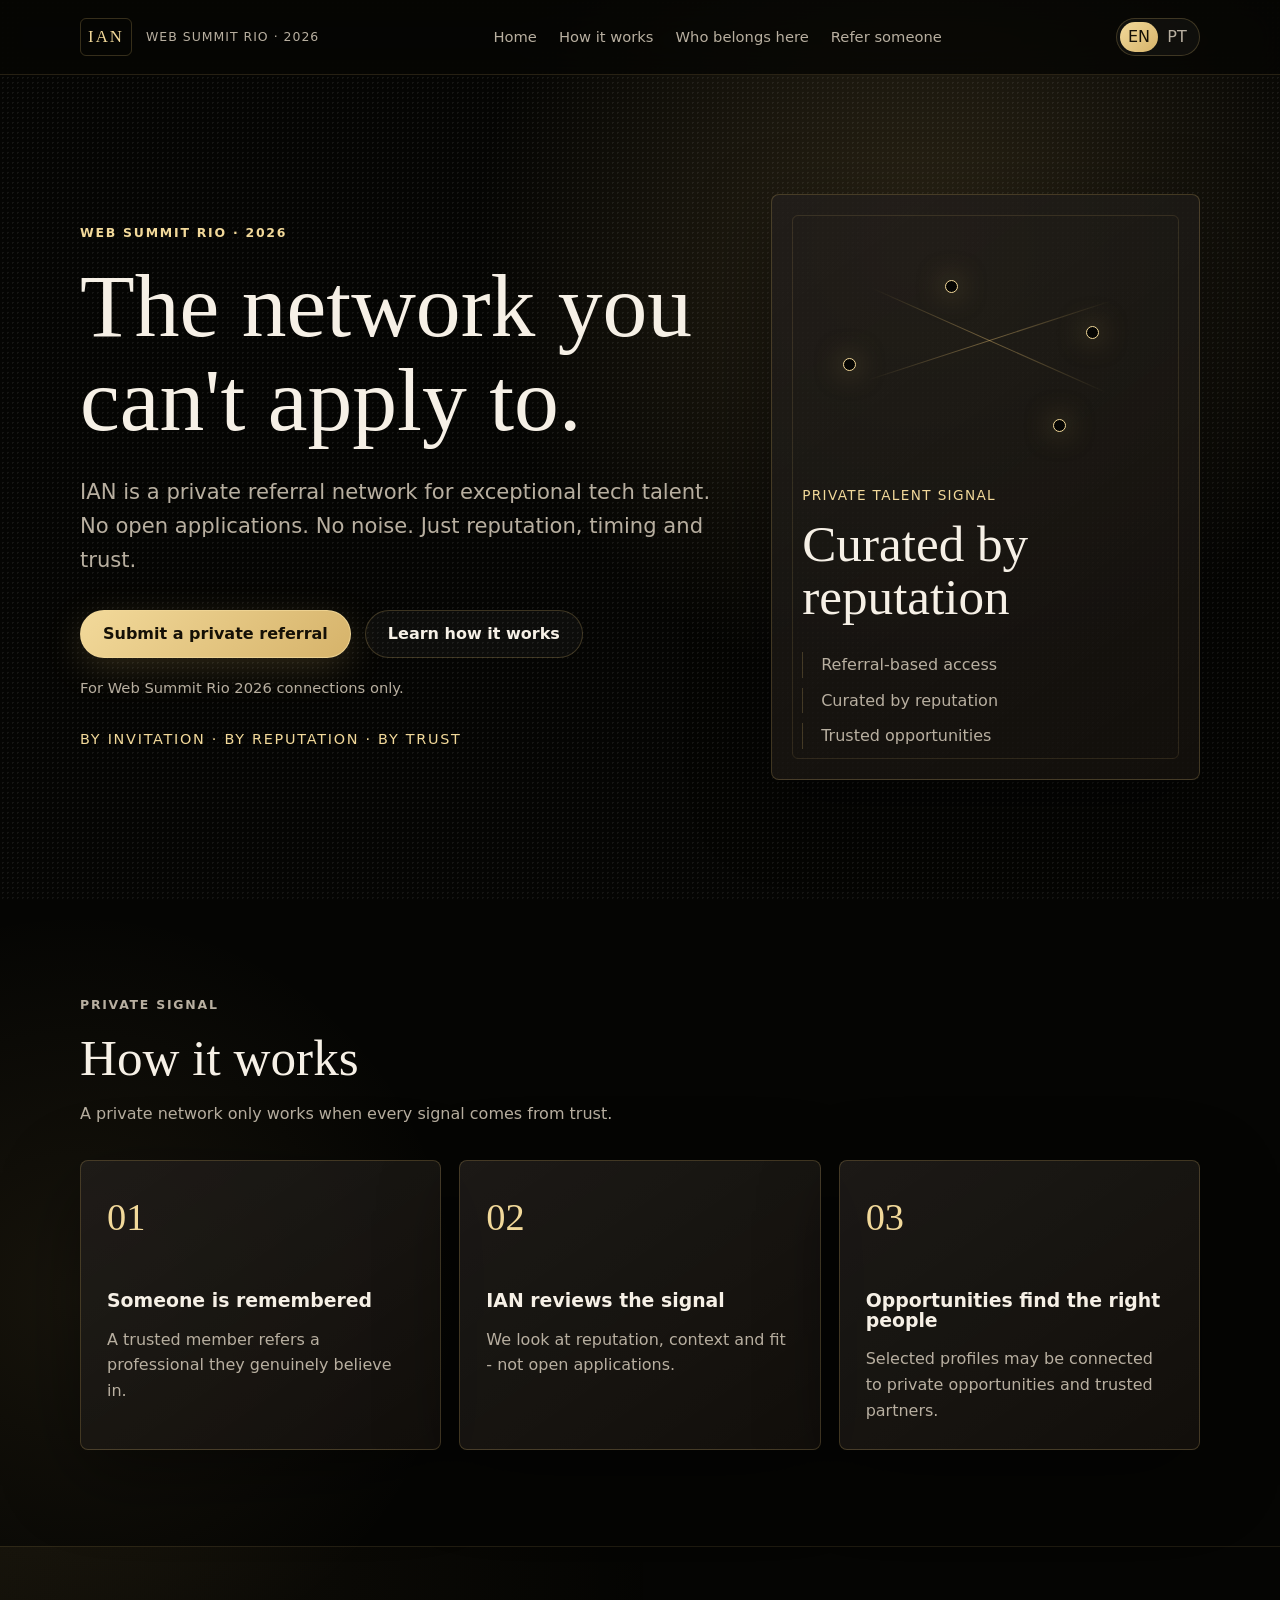
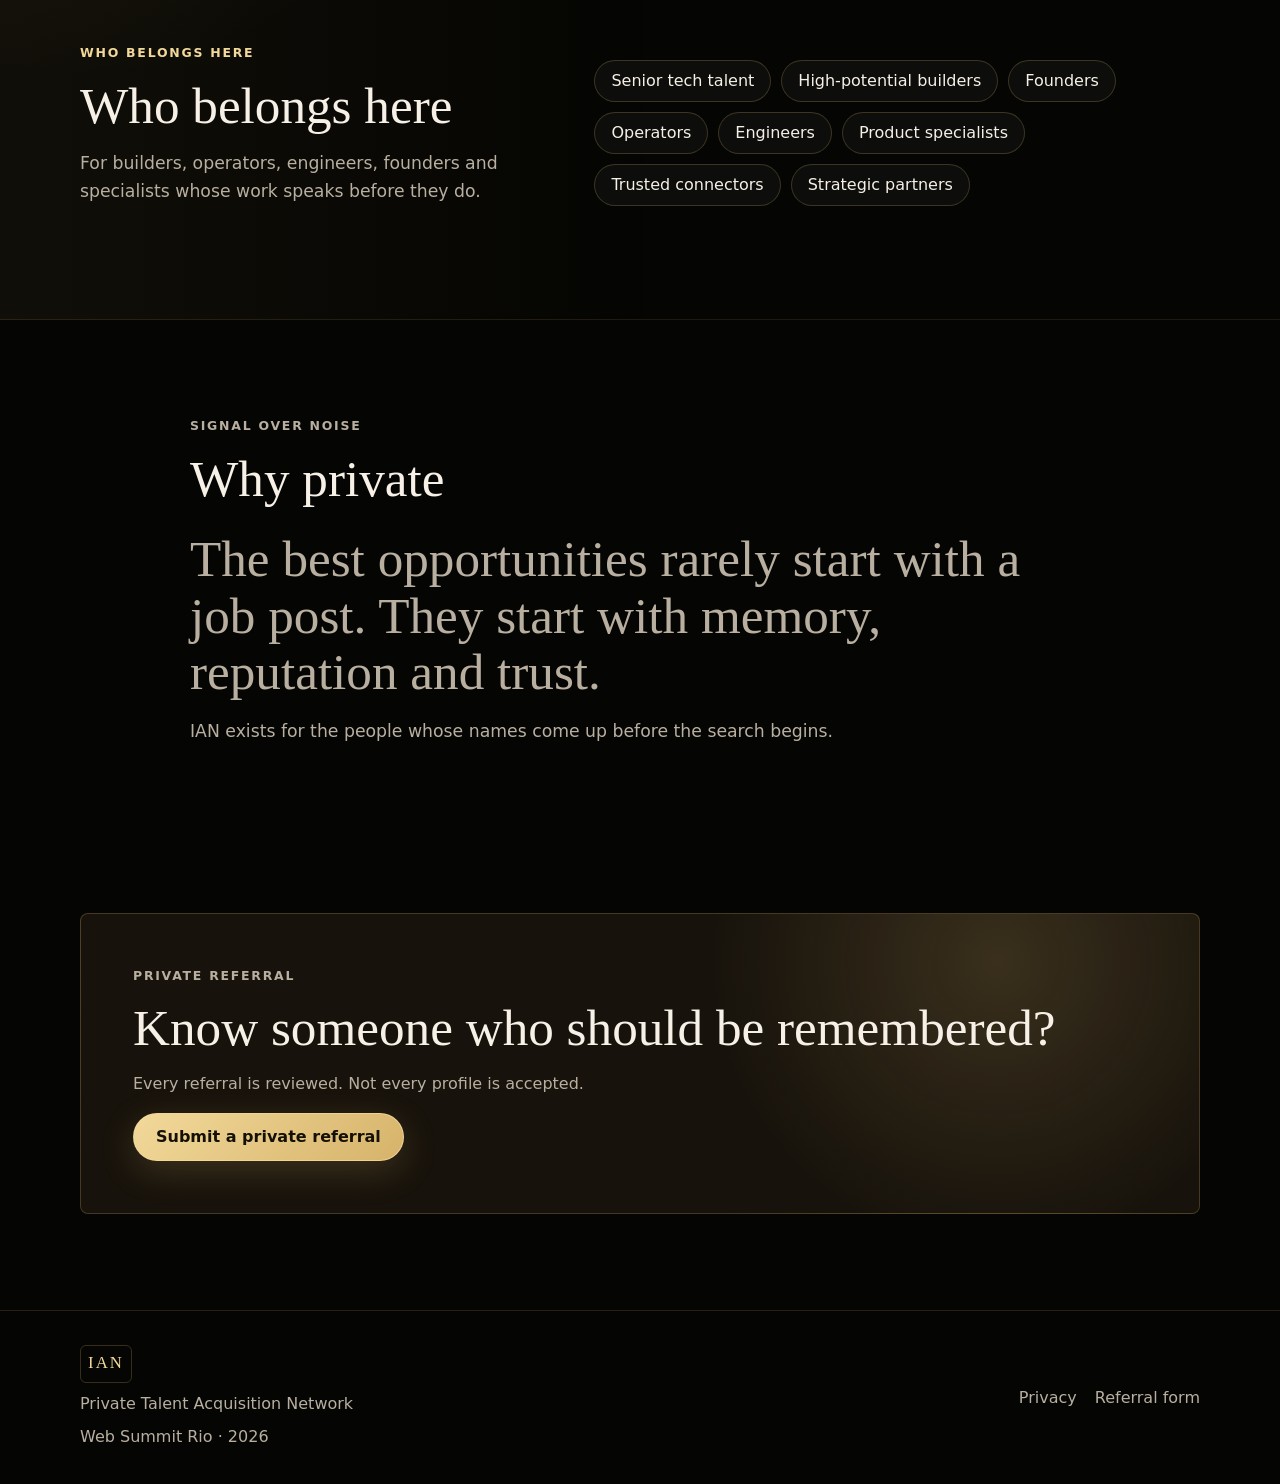
==== index.html @ c7a35a79 "Innit Commit" ====
<!DOCTYPE html>
<html lang="en">
  <head>
    <meta charset="UTF-8" />
    <meta name="viewport" content="width=device-width, initial-scale=1.0" />
    <meta
      name="description"
      content="IAN is a private referral network for exceptional tech talent at Web Summit Rio 2026."
    />
    <title>IAN | Private Talent Network</title>
    <link rel="stylesheet" href="styles.css" />
  </head>
  <body>
    <!-- Update navigation labels, event text and CTA destinations here for future versions. -->
    <header class="site-header">
      <a class="brand" href="index.html" aria-label="IAN home">
        <span class="brand-mark">IAN</span>
        <span class="brand-meta">Web Summit Rio &middot; 2026</span>
      </a>

      <nav class="main-nav" aria-label="Primary navigation">
        <a href="index.html" data-i18n="navHome">Home</a>
        <a href="#how-it-works" data-i18n="navHow">How it works</a>
        <a href="#who-belongs" data-i18n="navWho">Who belongs here</a>
        <a href="join-professional.html" data-i18n="navRefer">Refer someone</a>
      </nav>

      <div class="language-switch" aria-label="Language selector">
        <button class="language-option is-active" type="button" data-language="en">EN</button>
        <button class="language-option" type="button" data-language="pt">PT</button>
      </div>
    </header>

    <main>
      <section class="hero section-band">
        <div class="container hero-grid">
          <div class="hero-copy">
            <p class="eyebrow" data-i18n="heroEyebrow">Web Summit Rio &middot; 2026</p>
            <h1 data-i18n="heroTitle">The network you can't apply to.</h1>
            <p class="hero-subtitle" data-i18n="heroSubtitle">
              IAN is a private referral network for exceptional tech talent. No open
              applications. No noise. Just reputation, timing and trust.
            </p>
            <div class="hero-actions" aria-label="Primary actions">
              <a class="button button-primary" href="join-professional.html" data-i18n="heroPrimary">
                Submit a private referral
              </a>
              <a class="button button-secondary" href="#how-it-works" data-i18n="heroSecondary">
                Learn how it works
              </a>
            </div>
            <p class="microcopy" data-i18n="heroMicrocopy">
              For Web Summit Rio 2026 connections only.
            </p>
            <p class="trust-line" data-i18n="heroTrust">
              By invitation &middot; By reputation &middot; By trust
            </p>
          </div>

          <aside class="signal-panel" aria-label="Private talent signal">
            <div class="signal-map" aria-hidden="true">
              <span class="signal-dot dot-one"></span>
              <span class="signal-dot dot-two"></span>
              <span class="signal-dot dot-three"></span>
              <span class="signal-dot dot-four"></span>
            </div>
            <p class="panel-kicker">Private Talent Signal</p>
            <h2>Curated by reputation</h2>
            <ul class="signal-list">
              <li>Referral-based access</li>
              <li>Curated by reputation</li>
              <li>Trusted opportunities</li>
            </ul>
          </aside>
        </div>
      </section>

      <section class="section-band" id="how-it-works">
        <div class="container">
          <div class="section-heading">
            <p class="eyebrow" data-i18n="howEyebrow">Private signal</p>
            <h2 data-i18n="howTitle">How it works</h2>
            <p data-i18n="howSubtitle">
              A private network only works when every signal comes from trust.
            </p>
          </div>

          <div class="process-grid">
            <article class="process-card">
              <span class="step-number">01</span>
              <h3 data-i18n="stepOneTitle">Someone is remembered</h3>
              <p data-i18n="stepOneText">
                A trusted member refers a professional they genuinely believe in.
              </p>
            </article>

            <article class="process-card">
              <span class="step-number">02</span>
              <h3 data-i18n="stepTwoTitle">IAN reviews the signal</h3>
              <p data-i18n="stepTwoText">
                We look at reputation, context and fit - not open applications.
              </p>
            </article>

            <article class="process-card">
              <span class="step-number">03</span>
              <h3 data-i18n="stepThreeTitle">Opportunities find the right people</h3>
              <p data-i18n="stepThreeText">
                Selected profiles may be connected to private opportunities and trusted partners.
              </p>
            </article>
          </div>
        </div>
      </section>

      <section class="section-band section-split" id="who-belongs">
        <div class="container split-grid">
          <div>
            <p class="eyebrow" data-i18n="whoEyebrow">Who belongs here</p>
            <h2 data-i18n="whoTitle">Who belongs here</h2>
            <p class="section-copy" data-i18n="whoText">
              For builders, operators, engineers, founders and specialists whose work speaks
              before they do.
            </p>
          </div>

          <div class="tag-cloud" aria-label="Profile categories">
            <span>Senior tech talent</span>
            <span>High-potential builders</span>
            <span>Founders</span>
            <span>Operators</span>
            <span>Engineers</span>
            <span>Product specialists</span>
            <span>Trusted connectors</span>
            <span>Strategic partners</span>
          </div>
        </div>
      </section>

      <section class="section-band">
        <div class="container why-private">
          <p class="eyebrow" data-i18n="whyEyebrow">Signal over noise</p>
          <h2 data-i18n="whyTitle">Why private</h2>
          <p class="large-statement" data-i18n="whyMain">
            The best opportunities rarely start with a job post. They start with memory,
            reputation and trust.
          </p>
          <p class="section-copy" data-i18n="whySupport">
            IAN exists for the people whose names come up before the search begins.
          </p>
        </div>
      </section>

      <section class="section-band final-cta">
        <div class="container final-cta-inner">
          <p class="eyebrow" data-i18n="ctaEyebrow">Private referral</p>
          <h2 data-i18n="ctaTitle">Know someone who should be remembered?</h2>
          <p data-i18n="ctaText">Every referral is reviewed. Not every profile is accepted.</p>
          <a class="button button-primary" href="join-professional.html" data-i18n="ctaButton">
            Submit a private referral
          </a>
        </div>
      </section>
    </main>

    <footer class="site-footer">
      <div class="container footer-grid">
        <div>
          <span class="footer-brand">IAN</span>
          <p>Private Talent Acquisition Network</p>
          <p>Web Summit Rio &middot; 2026</p>
        </div>
        <nav aria-label="Footer navigation">
          <a href="privacy.html">Privacy</a>
          <a href="join-professional.html">Referral form</a>
        </nav>
      </div>
    </footer>

    <script src="script.js"></script>
  </body>
</html>
---- styles.css ----
/* Edit brand colors and spacing in :root to adjust the whole demo quickly. */
:root {
  --color-bg: #050503;
  --color-bg-soft: #0d0b08;
  --color-panel: rgba(17, 14, 9, 0.78);
  --color-panel-strong: rgba(25, 20, 12, 0.92);
  --color-gold: #d6b36a;
  --color-gold-soft: #f2d99a;
  --color-gold-muted: rgba(214, 179, 106, 0.2);
  --color-text: #f6f0e6;
  --color-muted: #b8afa0;
  --color-line: rgba(214, 179, 106, 0.24);
  --color-error: #ffcfb8;
  --font-sans: Inter, ui-sans-serif, system-ui, -apple-system, BlinkMacSystemFont, "Segoe UI", sans-serif;
  --font-display: Georgia, "Times New Roman", serif;
  --container: 1120px;
  --radius: 8px;
  --shadow: 0 24px 80px rgba(0, 0, 0, 0.42);
}

* {
  box-sizing: border-box;
}

html {
  scroll-behavior: smooth;
}

body {
  min-height: 100vh;
  margin: 0;
  color: var(--color-text);
  background:
    radial-gradient(circle at 72% 8%, rgba(214, 179, 106, 0.18), transparent 28rem),
    radial-gradient(circle at 6% 42%, rgba(214, 179, 106, 0.09), transparent 24rem),
    var(--color-bg);
  font-family: var(--font-sans);
  line-height: 1.6;
}

body::before {
  position: fixed;
  inset: 0;
  z-index: -1;
  pointer-events: none;
  content: "";
  opacity: 0.24;
  background-image:
    linear-gradient(rgba(255, 255, 255, 0.025) 1px, transparent 1px),
    linear-gradient(90deg, rgba(255, 255, 255, 0.018) 1px, transparent 1px);
  background-size: 38px 38px;
  mask-image: radial-gradient(circle at center, #000 0%, transparent 78%);
}

body::after {
  position: fixed;
  inset: 0;
  z-index: -1;
  pointer-events: none;
  content: "";
  opacity: 0.16;
  background-image:
    radial-gradient(circle, rgba(255, 255, 255, 0.42) 0 1px, transparent 1px);
  background-size: 5px 5px;
}

a {
  color: inherit;
  text-decoration: none;
}

button,
input,
textarea {
  font: inherit;
}

:focus-visible {
  outline: 2px solid var(--color-gold-soft);
  outline-offset: 4px;
}

.container {
  width: min(100% - 32px, var(--container));
  margin: 0 auto;
}

.narrow-container {
  max-width: 820px;
}

.site-header {
  position: sticky;
  top: 0;
  z-index: 20;
  display: flex;
  align-items: center;
  justify-content: space-between;
  gap: 24px;
  padding: 18px max(20px, calc((100vw - var(--container)) / 2));
  border-bottom: 1px solid rgba(214, 179, 106, 0.16);
  background: rgba(5, 5, 3, 0.8);
  backdrop-filter: blur(18px);
}

.simple-header {
  position: relative;
}

.brand {
  display: inline-flex;
  align-items: center;
  gap: 14px;
  min-width: max-content;
}

.brand-mark,
.footer-brand {
  display: inline-grid;
  min-width: 52px;
  min-height: 38px;
  place-items: center;
  border: 1px solid var(--color-line);
  border-radius: 6px;
  color: var(--color-gold-soft);
  font-family: var(--font-display);
  font-size: 1.05rem;
  letter-spacing: 0.12em;
}

.brand-meta {
  color: var(--color-muted);
  font-size: 0.78rem;
  letter-spacing: 0.08em;
  text-transform: uppercase;
}

.main-nav {
  display: flex;
  flex-wrap: wrap;
  align-items: center;
  justify-content: center;
  gap: 8px 22px;
  color: var(--color-muted);
  font-size: 0.92rem;
}

.main-nav a,
.text-link,
.site-footer a {
  transition: color 180ms ease, opacity 180ms ease;
}

.main-nav a:hover,
.text-link:hover,
.site-footer a:hover {
  color: var(--color-gold-soft);
}

.language-switch {
  display: inline-flex;
  padding: 3px;
  border: 1px solid var(--color-line);
  border-radius: 999px;
  background: rgba(255, 255, 255, 0.04);
}

.language-option {
  min-width: 38px;
  min-height: 30px;
  border: 0;
  border-radius: 999px;
  color: var(--color-muted);
  background: transparent;
  cursor: pointer;
}

.language-option.is-active {
  color: #151006;
  background: linear-gradient(135deg, var(--color-gold-soft), var(--color-gold));
}

.section-band {
  padding: 96px 0;
}

.hero {
  min-height: calc(100vh - 76px);
  display: grid;
  align-items: center;
}

.hero-grid {
  display: grid;
  grid-template-columns: minmax(0, 1.08fr) minmax(320px, 0.72fr);
  gap: 48px;
  align-items: center;
}

.eyebrow {
  margin: 0 0 16px;
  color: var(--color-gold-soft);
  font-size: 0.78rem;
  font-weight: 700;
  letter-spacing: 0.14em;
  text-transform: uppercase;
}

h1,
h2,
h3,
p {
  overflow-wrap: anywhere;
}

h1,
h2,
h3 {
  margin: 0;
  color: var(--color-text);
  line-height: 1.05;
}

h1,
h2 {
  font-family: var(--font-display);
  font-weight: 500;
}

h1 {
  max-width: 760px;
  font-size: clamp(3.15rem, 7vw, 6.7rem);
}

h2 {
  font-size: clamp(2rem, 4vw, 3.8rem);
}

h3 {
  font-size: 1.18rem;
}

.hero-subtitle {
  max-width: 680px;
  margin: 28px 0 0;
  color: var(--color-muted);
  font-size: clamp(1.05rem, 2vw, 1.32rem);
}

.hero-actions {
  display: flex;
  flex-wrap: wrap;
  gap: 14px;
  margin-top: 34px;
}

.button {
  display: inline-flex;
  min-height: 48px;
  align-items: center;
  justify-content: center;
  padding: 0 22px;
  border: 1px solid var(--color-line);
  border-radius: 999px;
  font-weight: 700;
  line-height: 1;
  cursor: pointer;
  transition: transform 180ms ease, border-color 180ms ease, background 180ms ease, color 180ms ease;
}

.button:hover {
  transform: translateY(-2px);
}

.button-primary {
  border-color: rgba(242, 217, 154, 0.78);
  color: #151006;
  background: linear-gradient(135deg, var(--color-gold-soft), var(--color-gold));
  box-shadow: 0 10px 36px rgba(214, 179, 106, 0.2);
}

.button-secondary {
  color: var(--color-text);
  background: rgba(255, 255, 255, 0.035);
}

.button-secondary:hover {
  border-color: rgba(242, 217, 154, 0.54);
  background: rgba(214, 179, 106, 0.08);
}

.microcopy {
  margin: 18px 0 0;
  color: var(--color-muted);
  font-size: 0.92rem;
}

.trust-line {
  margin: 28px 0 0;
  color: var(--color-gold-soft);
  font-size: 0.9rem;
  letter-spacing: 0.12em;
  text-transform: uppercase;
}

.signal-panel,
.process-card,
.confirmation-panel,
.referral-form {
  border: 1px solid var(--color-line);
  border-radius: var(--radius);
  background:
    linear-gradient(145deg, rgba(255, 255, 255, 0.06), rgba(255, 255, 255, 0.015)),
    var(--color-panel);
  box-shadow: var(--shadow);
}

.signal-panel {
  position: relative;
  min-height: 460px;
  padding: 30px;
  overflow: hidden;
}

.signal-panel::before {
  position: absolute;
  inset: 20px;
  border: 1px solid rgba(214, 179, 106, 0.14);
  border-radius: 6px;
  content: "";
}

.signal-map {
  position: relative;
  height: 230px;
  margin-bottom: 30px;
}

.signal-map::before,
.signal-map::after {
  position: absolute;
  left: 16%;
  right: 14%;
  top: 50%;
  height: 1px;
  content: "";
  background: linear-gradient(90deg, transparent, rgba(214, 179, 106, 0.46), transparent);
  transform: rotate(-18deg);
}

.signal-map::after {
  transform: rotate(24deg);
}

.signal-dot {
  position: absolute;
  width: 13px;
  height: 13px;
  border: 1px solid var(--color-gold-soft);
  border-radius: 50%;
  background: var(--color-bg);
  box-shadow: 0 0 28px rgba(214, 179, 106, 0.5);
}

.dot-one {
  left: 11%;
  top: 58%;
}

.dot-two {
  left: 39%;
  top: 24%;
}

.dot-three {
  right: 19%;
  top: 44%;
}

.dot-four {
  right: 28%;
  bottom: 10%;
}

.panel-kicker {
  position: relative;
  margin: 0 0 10px;
  color: var(--color-gold-soft);
  font-size: 0.85rem;
  letter-spacing: 0.1em;
  text-transform: uppercase;
}

.signal-panel h2 {
  position: relative;
  max-width: 320px;
  font-size: clamp(2rem, 4vw, 3.2rem);
}

.signal-list {
  position: relative;
  display: grid;
  gap: 10px;
  margin: 28px 0 0;
  padding: 0;
  color: var(--color-muted);
  list-style: none;
}

.signal-list li {
  padding-left: 18px;
  border-left: 1px solid var(--color-line);
}

.section-heading {
  max-width: 680px;
  margin-bottom: 34px;
}

.section-heading p,
.section-copy,
.why-private p,
.final-cta p,
.privacy-content p,
.confirmation-panel p {
  color: var(--color-muted);
}

.process-grid {
  display: grid;
  grid-template-columns: repeat(3, minmax(0, 1fr));
  gap: 18px;
}

.process-card {
  padding: 26px;
}

.step-number {
  display: block;
  margin-bottom: 42px;
  color: var(--color-gold-soft);
  font-family: var(--font-display);
  font-size: 2.4rem;
}

.process-card p {
  margin-bottom: 0;
  color: var(--color-muted);
}

.section-split {
  border-block: 1px solid rgba(214, 179, 106, 0.12);
  background: linear-gradient(90deg, rgba(214, 179, 106, 0.06), transparent 52%);
}

.split-grid {
  display: grid;
  grid-template-columns: minmax(0, 0.78fr) minmax(0, 1fr);
  gap: 42px;
  align-items: center;
}

.section-copy {
  max-width: 660px;
  font-size: 1.08rem;
}

.tag-cloud {
  display: flex;
  flex-wrap: wrap;
  gap: 10px;
}

.tag-cloud span {
  display: inline-flex;
  min-height: 42px;
  align-items: center;
  padding: 0 16px;
  border: 1px solid var(--color-line);
  border-radius: 999px;
  color: var(--color-text);
  background: rgba(255, 255, 255, 0.035);
}

.why-private {
  max-width: 900px;
}

.large-statement {
  margin: 26px 0 12px;
  color: var(--color-text);
  font-family: var(--font-display);
  font-size: clamp(1.8rem, 4vw, 4rem);
  line-height: 1.1;
}

.final-cta {
  padding-top: 54px;
}

.final-cta-inner {
  padding: 52px;
  border: 1px solid var(--color-line);
  border-radius: var(--radius);
  background:
    radial-gradient(circle at 82% 16%, rgba(214, 179, 106, 0.18), transparent 18rem),
    var(--color-panel-strong);
}

.site-footer {
  padding: 34px 0;
  border-top: 1px solid rgba(214, 179, 106, 0.16);
  color: var(--color-muted);
}

.footer-grid {
  display: flex;
  align-items: center;
  justify-content: space-between;
  gap: 24px;
}

.footer-grid p {
  margin: 8px 0 0;
}

.site-footer nav {
  display: flex;
  gap: 18px;
}

.form-page .section-band,
.confirmation-page .section-band {
  padding-top: 72px;
}

.referral-form {
  display: grid;
  gap: 28px;
  margin-top: 36px;
  padding: 28px;
}

fieldset {
  margin: 0;
  padding: 0;
  border: 0;
}

legend {
  margin-bottom: 18px;
  color: var(--color-gold-soft);
  font-family: var(--font-display);
  font-size: 1.45rem;
}

.form-grid {
  display: grid;
  grid-template-columns: repeat(2, minmax(0, 1fr));
  gap: 18px;
}

.form-field {
  display: grid;
  gap: 8px;
}

.full-span {
  grid-column: 1 / -1;
}

label {
  color: var(--color-text);
  font-size: 0.95rem;
}

input,
textarea {
  width: 100%;
  border: 1px solid rgba(214, 179, 106, 0.22);
  border-radius: 6px;
  color: var(--color-text);
  background: rgba(0, 0, 0, 0.24);
  transition: border-color 180ms ease, box-shadow 180ms ease, background 180ms ease;
}

input {
  min-height: 48px;
  padding: 0 14px;
}

textarea {
  min-height: 150px;
  padding: 12px 14px;
  resize: vertical;
}

input:focus,
textarea:focus {
  border-color: rgba(242, 217, 154, 0.72);
  background: rgba(0, 0, 0, 0.32);
  box-shadow: 0 0 0 4px rgba(214, 179, 106, 0.1);
  outline: 0;
}

.field-error {
  border-color: var(--color-error);
}

.checkbox-field {
  display: grid;
  grid-template-columns: auto 1fr;
  gap: 12px;
  align-items: start;
  color: var(--color-muted);
}

.checkbox-field input {
  width: 18px;
  min-height: 18px;
  margin-top: 4px;
  accent-color: var(--color-gold);
}

.form-status {
  display: none;
  padding: 14px 16px;
  border: 1px solid var(--color-line);
  border-radius: 6px;
  color: var(--color-text);
  background: rgba(214, 179, 106, 0.08);
}

.form-status.is-visible {
  display: block;
}

.form-status.is-error {
  border-color: rgba(255, 207, 184, 0.5);
  color: var(--color-error);
  background: rgba(255, 207, 184, 0.08);
}

.confirmation-panel {
  padding: 42px;
}

.referral-summary {
  margin-top: 30px;
  padding-top: 24px;
  border-top: 1px solid var(--color-line);
}

.referral-summary h2 {
  font-size: 1.75rem;
}

.referral-summary dl {
  display: grid;
  gap: 12px;
  margin: 20px 0 0;
}

.referral-summary div {
  display: grid;
  grid-template-columns: 120px 1fr;
  gap: 14px;
}

.referral-summary dt {
  color: var(--color-gold-soft);
  font-weight: 700;
}

.referral-summary dd {
  margin: 0;
  color: var(--color-muted);
}

.privacy-content article {
  margin-top: 32px;
  padding-top: 26px;
  border-top: 1px solid rgba(214, 179, 106, 0.16);
}

.privacy-content h2 {
  font-size: 1.65rem;
}

/* Update these breakpoints if the content or navigation grows in future versions. */
@media (max-width: 900px) {
  .site-header {
    position: relative;
    align-items: flex-start;
    flex-direction: column;
  }

  .main-nav {
    justify-content: flex-start;
  }

  .hero {
    min-height: auto;
  }

  .hero-grid,
  .split-grid,
  .process-grid {
    grid-template-columns: 1fr;
  }

  .signal-panel {
    min-height: 390px;
  }

  .section-band {
    padding: 72px 0;
  }
}

@media (max-width: 640px) {
  .container {
    width: min(100% - 24px, var(--container));
  }

  .site-header {
    padding: 16px 12px;
  }

  .brand {
    align-items: flex-start;
    flex-direction: column;
    gap: 8px;
  }

  h1 {
    font-size: 3rem;
  }

  .hero-actions,
  .button {
    width: 100%;
  }

  .button {
    padding-inline: 16px;
  }

  .signal-panel,
  .final-cta-inner,
  .confirmation-panel,
  .referral-form {
    padding: 22px;
  }

  .form-grid,
  .referral-summary div {
    grid-template-columns: 1fr;
  }

  .referral-summary div {
    gap: 2px;
  }
}
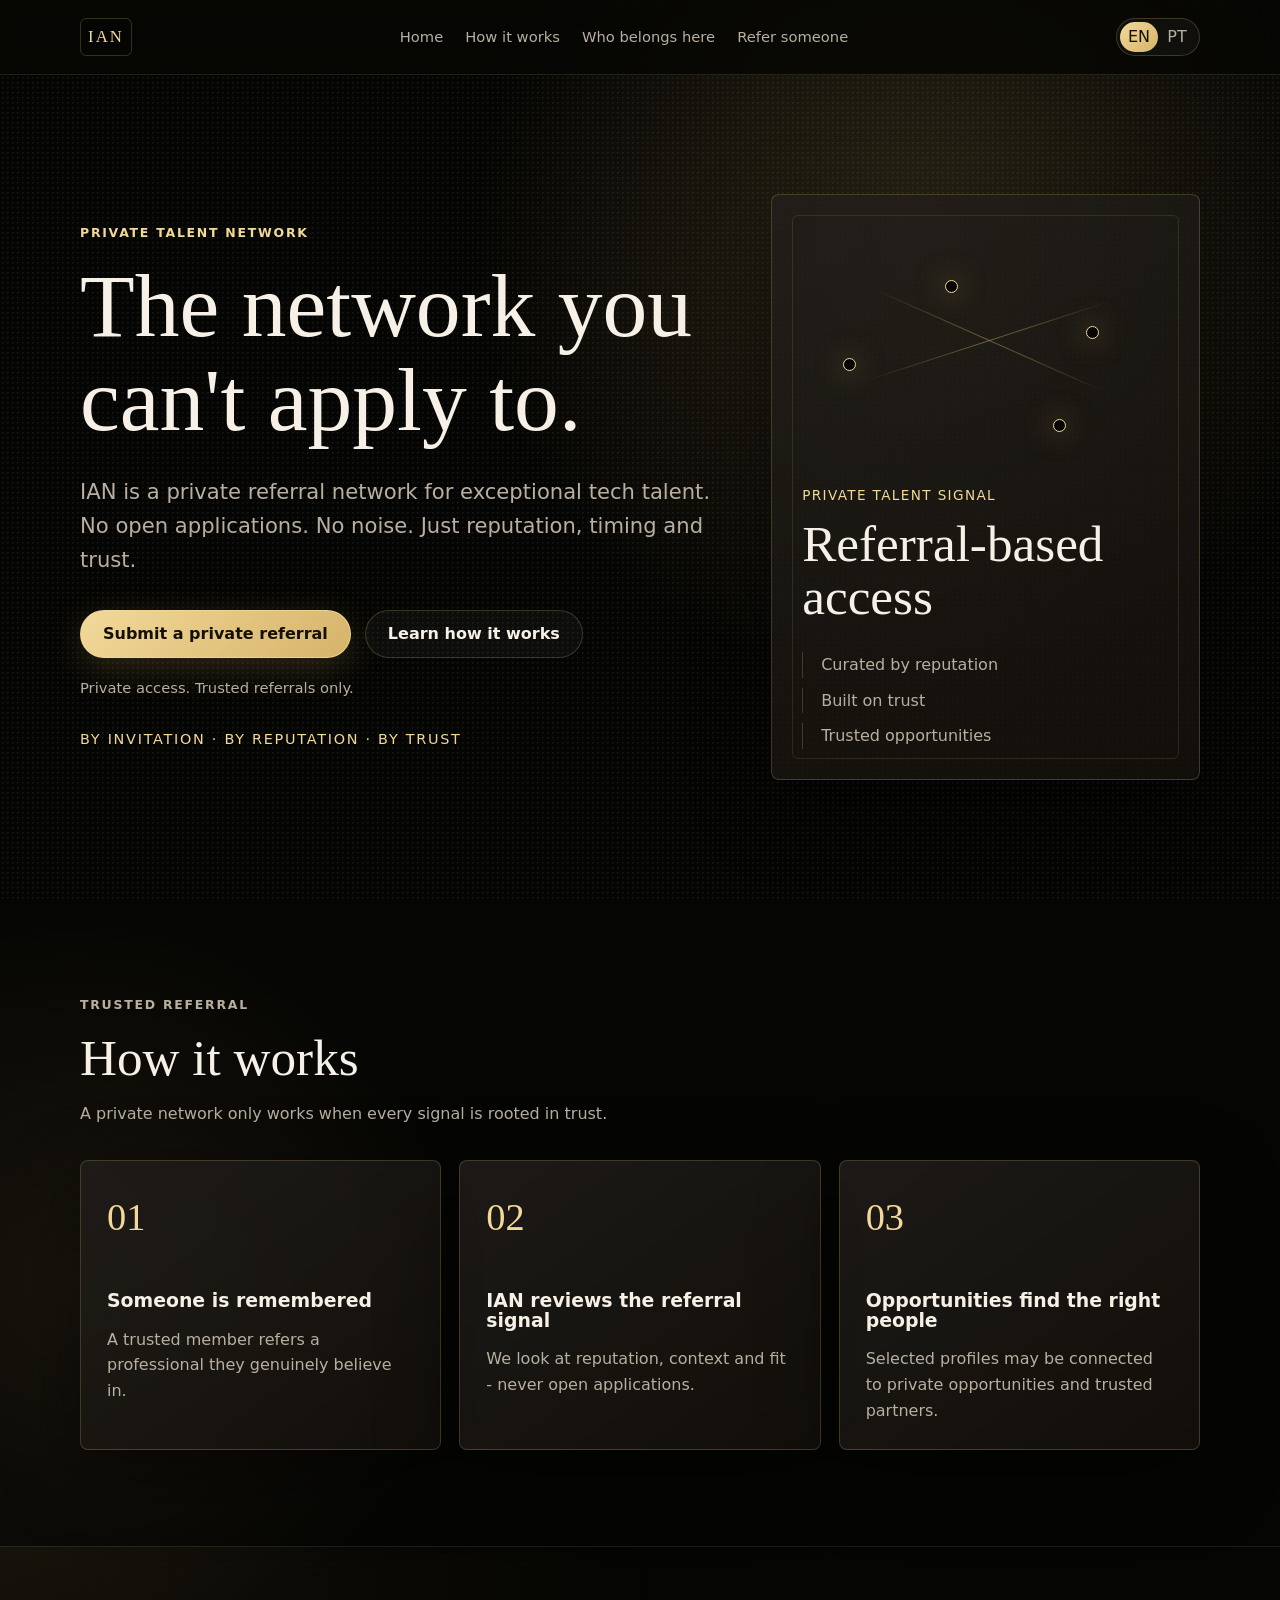
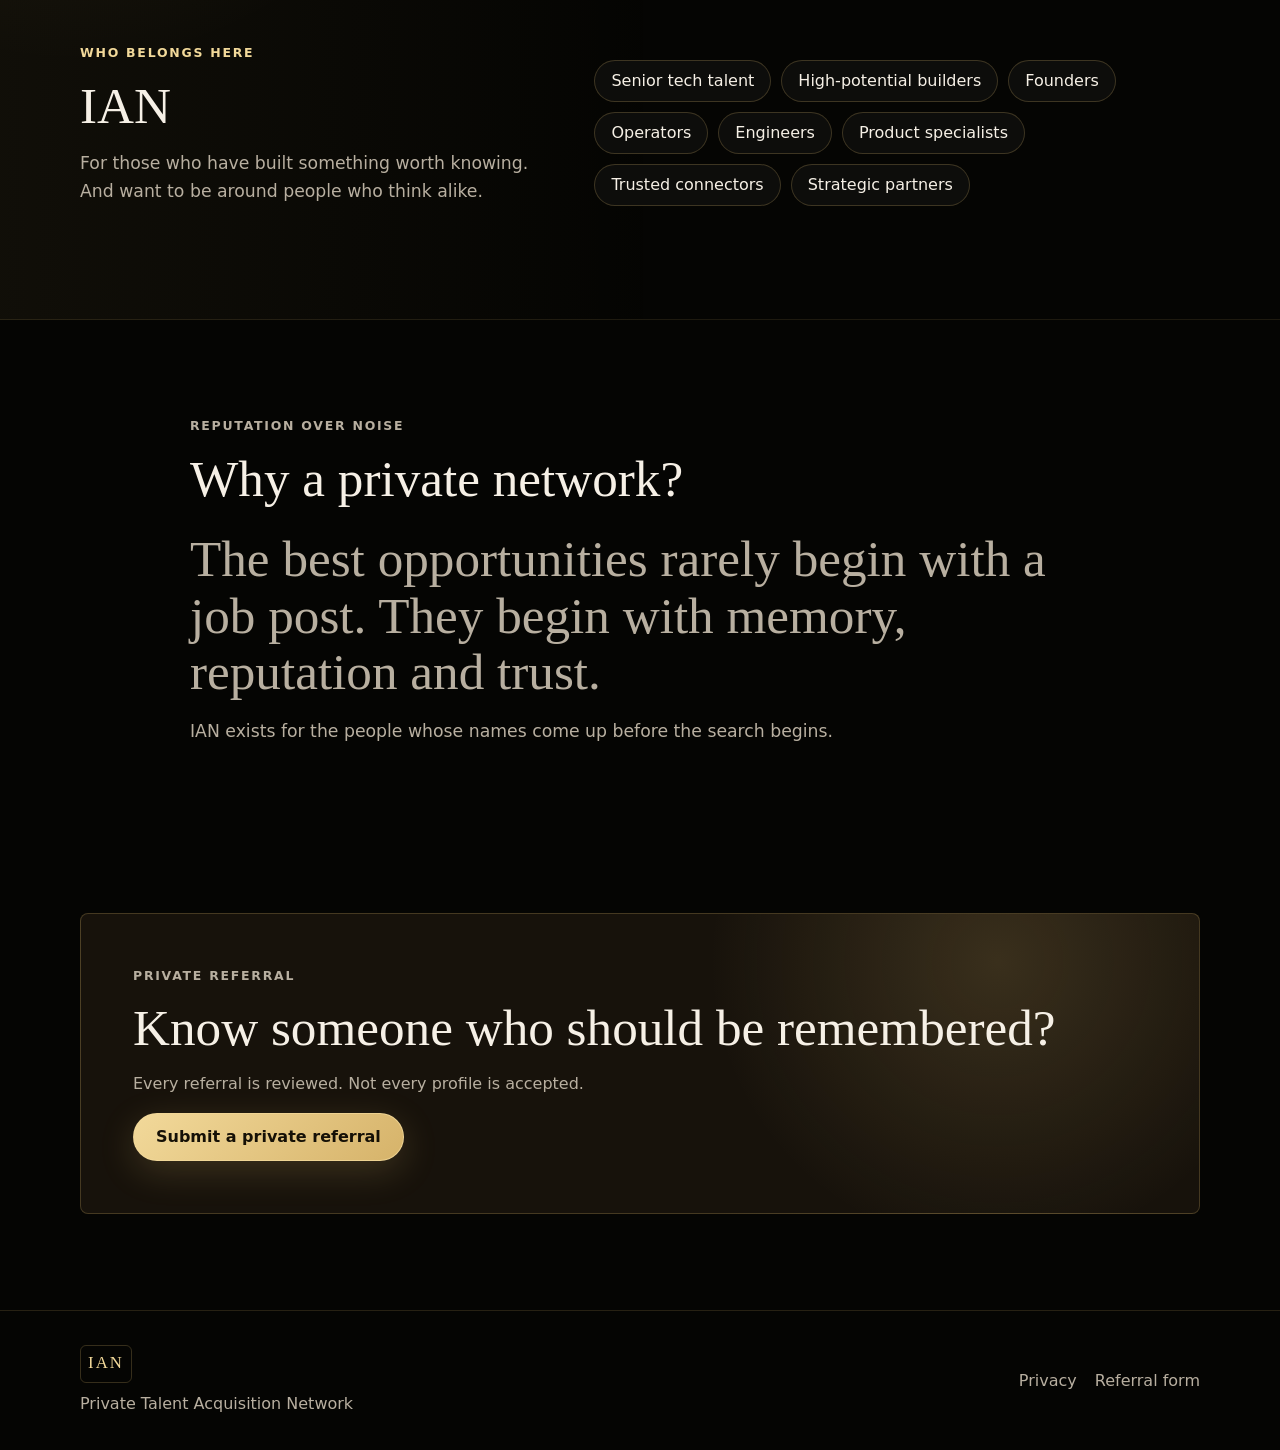
==== commit 5d787e42: "innit commit" ====
--- a/index.html
+++ b/index.html
@@ -5,7 +5,7 @@
     <meta name="viewport" content="width=device-width, initial-scale=1.0" />
     <meta
       name="description"
-      content="IAN is a private referral network for exceptional tech talent at Web Summit Rio 2026."
+      content="IAN is a private referral network for exceptional tech talent."
     />
     <title>IAN | Private Talent Network</title>
     <link rel="stylesheet" href="styles.css" />
@@ -15,7 +15,6 @@
     <header class="site-header">
       <a class="brand" href="index.html" aria-label="IAN home">
         <span class="brand-mark">IAN</span>
-        <span class="brand-meta">Web Summit Rio &middot; 2026</span>
       </a>
 
       <nav class="main-nav" aria-label="Primary navigation">
@@ -35,7 +34,7 @@
       <section class="hero section-band">
         <div class="container hero-grid">
           <div class="hero-copy">
-            <p class="eyebrow" data-i18n="heroEyebrow">Web Summit Rio &middot; 2026</p>
+            <p class="eyebrow" data-i18n="heroEyebrow">Private Talent Network</p>
             <h1 data-i18n="heroTitle">The network you can't apply to.</h1>
             <p class="hero-subtitle" data-i18n="heroSubtitle">
               IAN is a private referral network for exceptional tech talent. No open
@@ -50,26 +49,30 @@
               </a>
             </div>
             <p class="microcopy" data-i18n="heroMicrocopy">
-              For Web Summit Rio 2026 connections only.
+              Private access. Trusted referrals only.
             </p>
             <p class="trust-line" data-i18n="heroTrust">
               By invitation &middot; By reputation &middot; By trust
             </p>
           </div>
 
-          <aside class="signal-panel" aria-label="Private talent signal">
+          <aside
+            class="signal-panel"
+            aria-label="Private talent signal"
+            data-i18n-aria-label="signalAria"
+          >
             <div class="signal-map" aria-hidden="true">
               <span class="signal-dot dot-one"></span>
               <span class="signal-dot dot-two"></span>
               <span class="signal-dot dot-three"></span>
               <span class="signal-dot dot-four"></span>
             </div>
-            <p class="panel-kicker">Private Talent Signal</p>
-            <h2>Curated by reputation</h2>
+            <p class="panel-kicker" data-i18n="signalKicker">Private Talent Signal</p>
+            <h2 data-i18n="signalTitle">Referral-based access</h2>
             <ul class="signal-list">
-              <li>Referral-based access</li>
-              <li>Curated by reputation</li>
-              <li>Trusted opportunities</li>
+              <li data-i18n="signalItemOne">Curated by reputation</li>
+              <li data-i18n="signalItemTwo">Built on trust</li>
+              <li data-i18n="signalItemThree">Trusted opportunities</li>
             </ul>
           </aside>
         </div>
@@ -78,10 +81,10 @@
       <section class="section-band" id="how-it-works">
         <div class="container">
           <div class="section-heading">
-            <p class="eyebrow" data-i18n="howEyebrow">Private signal</p>
+            <p class="eyebrow" data-i18n="howEyebrow">Trusted referral</p>
             <h2 data-i18n="howTitle">How it works</h2>
             <p data-i18n="howSubtitle">
-              A private network only works when every signal comes from trust.
+              A private network only works when every signal is rooted in trust.
             </p>
           </div>
 
@@ -96,9 +99,9 @@
 
             <article class="process-card">
               <span class="step-number">02</span>
-              <h3 data-i18n="stepTwoTitle">IAN reviews the signal</h3>
+              <h3 data-i18n="stepTwoTitle">IAN reviews the referral signal</h3>
               <p data-i18n="stepTwoText">
-                We look at reputation, context and fit - not open applications.
+                We look at reputation, context and fit - never open applications.
               </p>
             </article>
 
@@ -117,32 +120,32 @@
         <div class="container split-grid">
           <div>
             <p class="eyebrow" data-i18n="whoEyebrow">Who belongs here</p>
-            <h2 data-i18n="whoTitle">Who belongs here</h2>
+            <h2 data-i18n="whoTitle">IAN</h2>
             <p class="section-copy" data-i18n="whoText">
-              For builders, operators, engineers, founders and specialists whose work speaks
-              before they do.
+              For those who have built something worth knowing. And want to be around people
+              who think alike.
             </p>
           </div>
 
           <div class="tag-cloud" aria-label="Profile categories">
-            <span>Senior tech talent</span>
-            <span>High-potential builders</span>
-            <span>Founders</span>
-            <span>Operators</span>
-            <span>Engineers</span>
-            <span>Product specialists</span>
-            <span>Trusted connectors</span>
-            <span>Strategic partners</span>
+            <span data-i18n="tagSenior">Senior tech talent</span>
+            <span data-i18n="tagBuilders">High-potential builders</span>
+            <span data-i18n="tagFounders">Founders</span>
+            <span data-i18n="tagOperators">Operators</span>
+            <span data-i18n="tagEngineers">Engineers</span>
+            <span data-i18n="tagProduct">Product specialists</span>
+            <span data-i18n="tagConnectors">Trusted connectors</span>
+            <span data-i18n="tagPartners">Strategic partners</span>
           </div>
         </div>
       </section>
 
       <section class="section-band">
         <div class="container why-private">
-          <p class="eyebrow" data-i18n="whyEyebrow">Signal over noise</p>
-          <h2 data-i18n="whyTitle">Why private</h2>
+          <p class="eyebrow" data-i18n="whyEyebrow">Reputation over noise</p>
+          <h2 data-i18n="whyTitle">Why a private network?</h2>
           <p class="large-statement" data-i18n="whyMain">
-            The best opportunities rarely start with a job post. They start with memory,
+            The best opportunities rarely begin with a job post. They begin with memory,
             reputation and trust.
           </p>
           <p class="section-copy" data-i18n="whySupport">
@@ -167,12 +170,11 @@
       <div class="container footer-grid">
         <div>
           <span class="footer-brand">IAN</span>
-          <p>Private Talent Acquisition Network</p>
-          <p>Web Summit Rio &middot; 2026</p>
+          <p data-i18n="footerNetwork">Private Talent Acquisition Network</p>
         </div>
         <nav aria-label="Footer navigation">
-          <a href="privacy.html">Privacy</a>
-          <a href="join-professional.html">Referral form</a>
+          <a href="privacy.html" data-i18n="footerPrivacy">Privacy</a>
+          <a href="join-professional.html" data-i18n="footerReferral">Referral form</a>
         </nav>
       </div>
     </footer>
